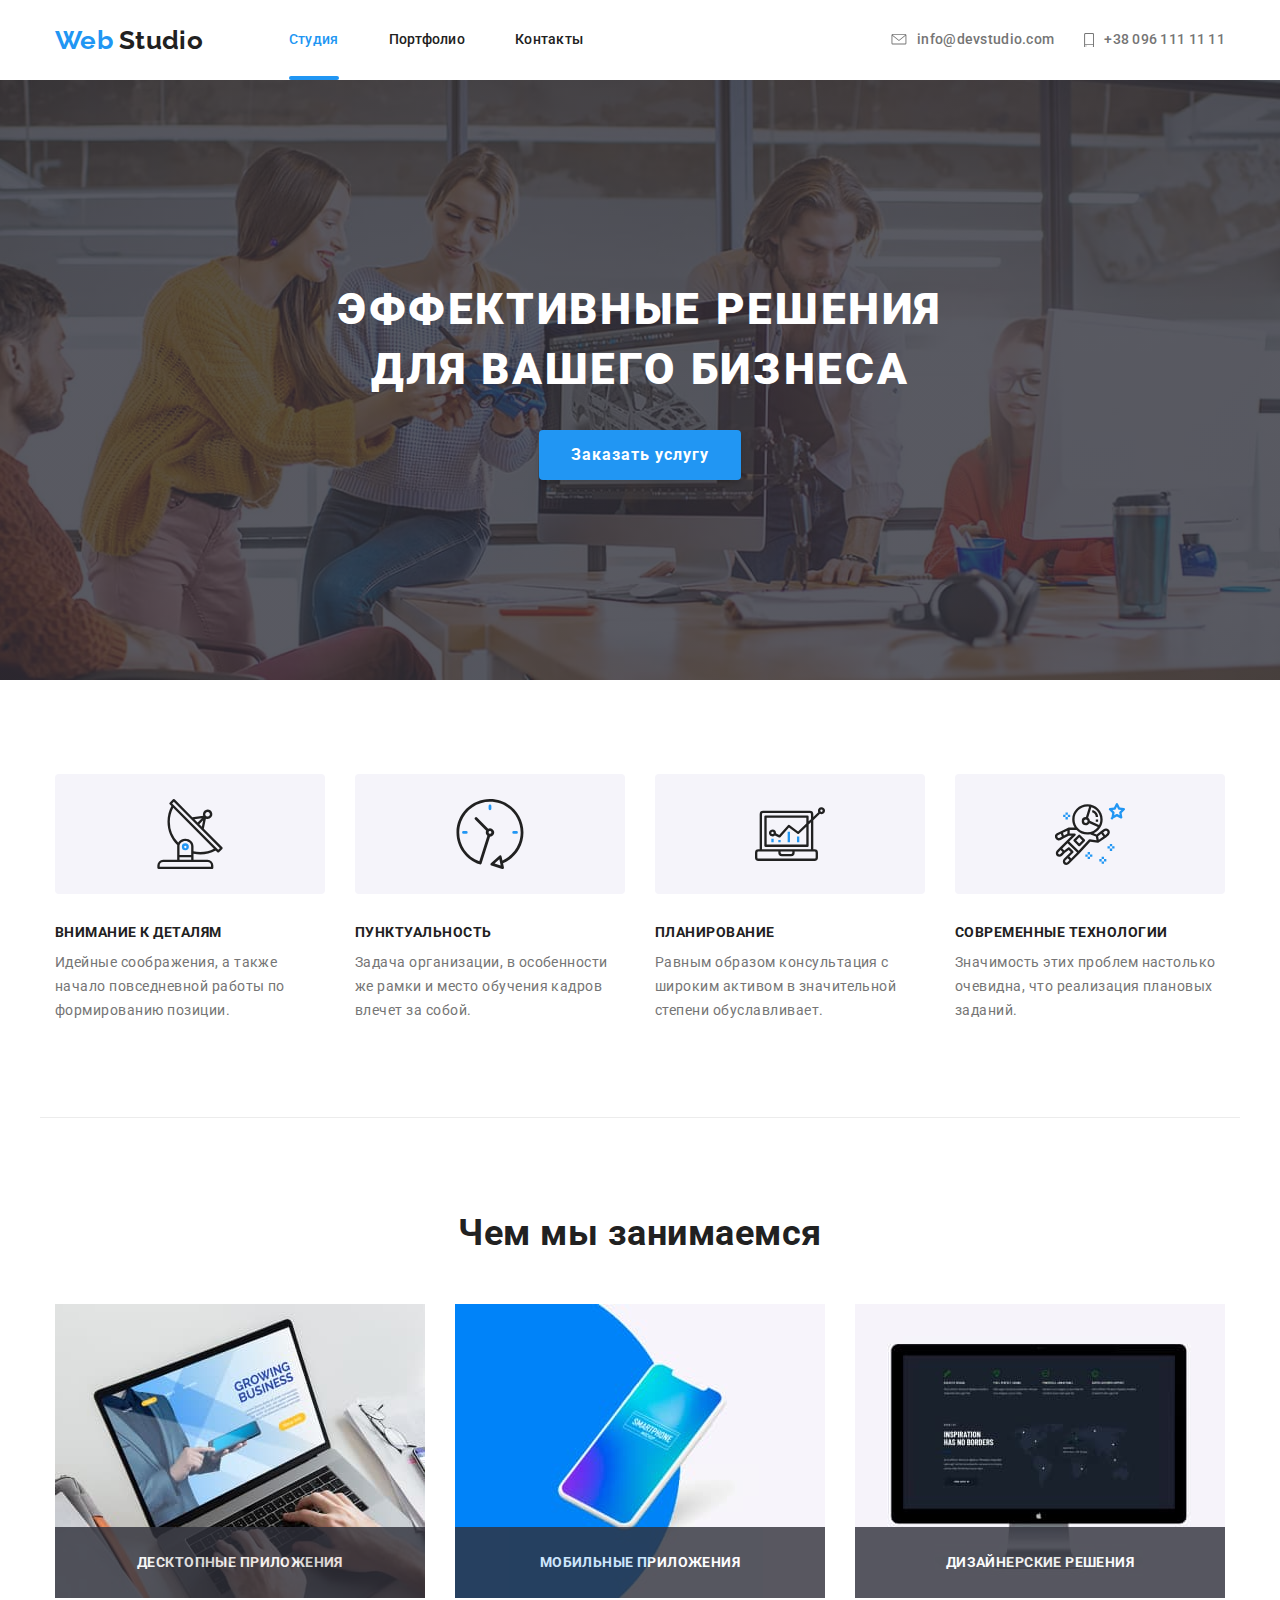
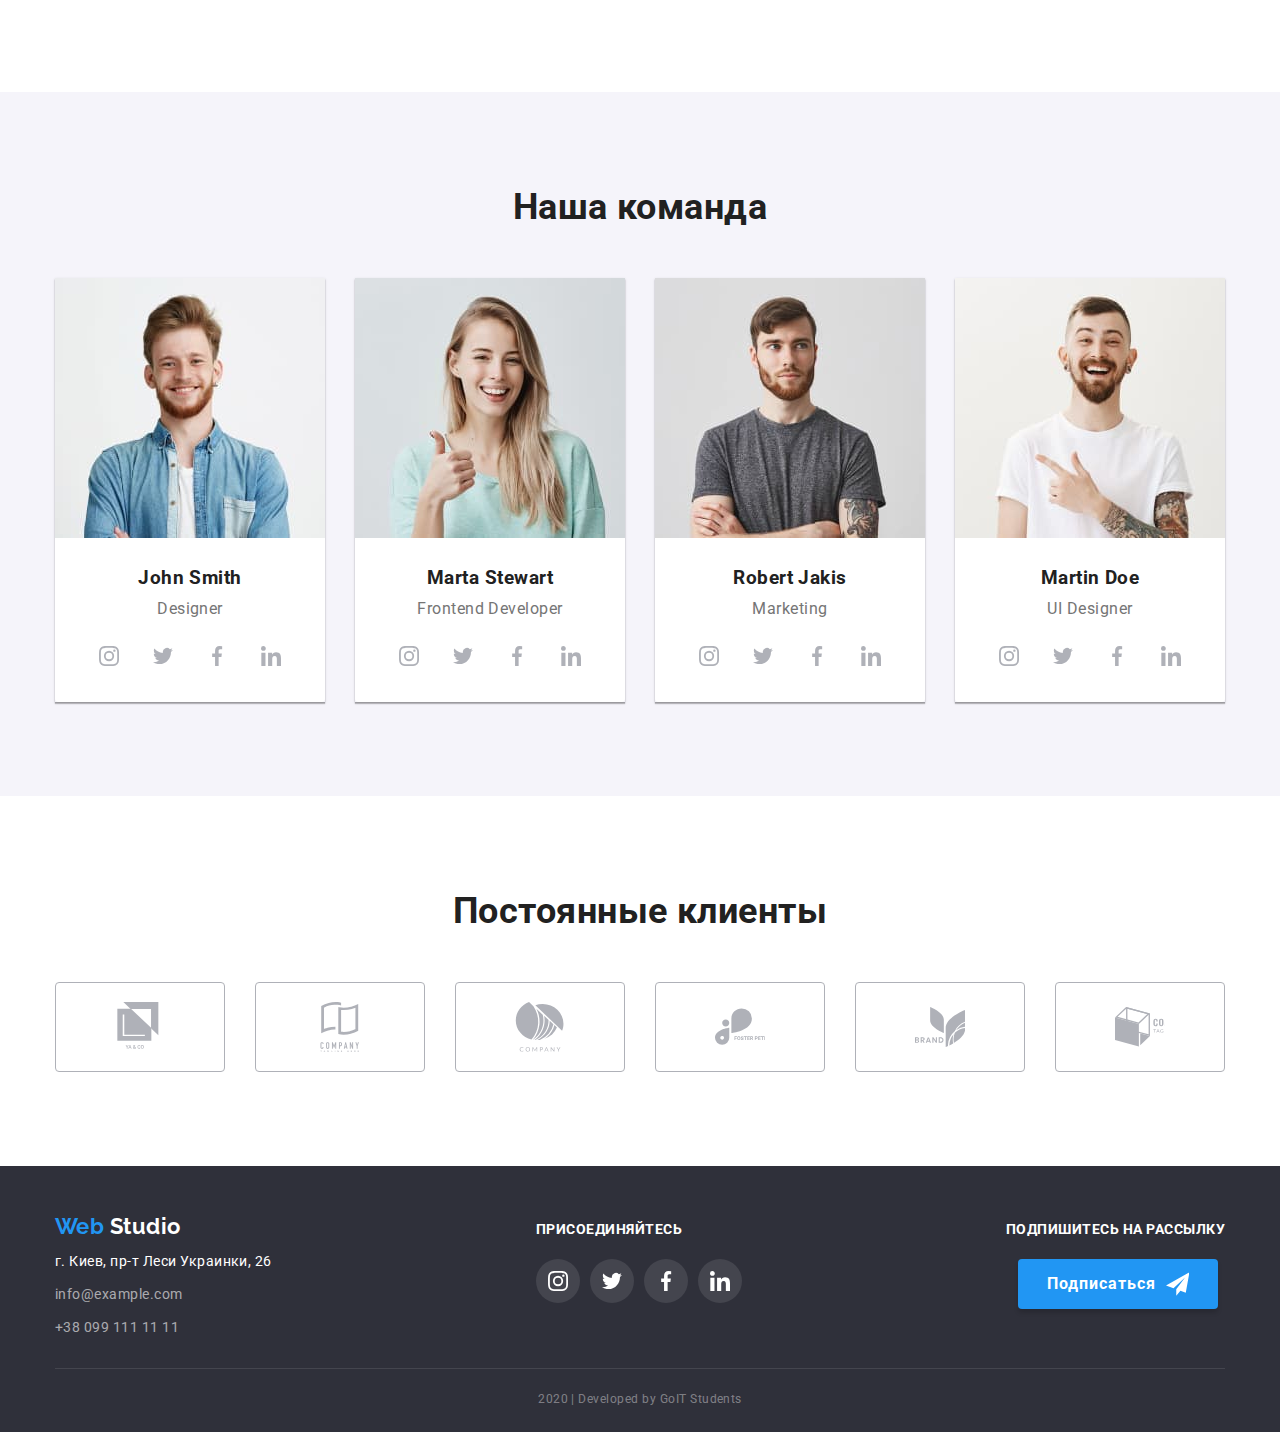
==== index.html @ aa1b2e93 "добавляет модальное окно" ====
<!DOCTYPE html>
<html lang="ru">
  <head>
    <meta charset="UTF-8" />
    <meta name="viewport" content="width=device-width, initial-scale=1.0" />
    <title>Web Studio</title>
    <link
      href="https://fonts.googleapis.com/css2?family=Raleway:wght@700&family=Roboto:wght@400;500;700;900&display=swap"
      rel="stylesheet"
    />
    <link
      rel="stylesheet"
      href="https://cdnjs.cloudflare.com/ajax/libs/modern-normalize/0.6.0/modern-normalize.min.css"
    />
    <link rel="stylesheet" href="./css/common.css" />
    <link rel="stylesheet" href="./css/main.css" />
  </head>

  <body>
    
        <!-- Белый фон -->
    
    <!--Шапка сайта-->

    <header class="page-header">
      <div class="container page-header__container">
        <nav class="page-header__nav">
          <a href="./index.html" class="logo link"><span lang="en">Web<span lang="en"  class="page-logo"> Studio</span></a>
    
          <ul class="site-nav list">
            <li class="site-nav__item">
              <a href="./index.html" class="link site-nav__link site-nav__link--current">Студия</a>
            </li>
            <li class="site-nav__item">
              <a href="./portfolio.html" class="link site-nav__link">Портфолио</a>
            </li>
            <li class="site-nav__item">
              <a href="./contacts.html" class="link site-nav__link">Контакты</a>
            </li>
          </ul>
        </nav>

        <ul class="list contact-info__list">
          <li class="contact-info__item">
            <a href="mailto:info@devstudio.com" aria-label="Электронная почта"
            class="link contact-info__link">
              <svg class="contact-info__link--icon-mail" width="16" height="11.2">
                <use href="./images/sprite.svg#icon-mail"></use>
              </svg>
            info@devstudio.com</a>
          </li>
          <li class="item">
            <a href="tel:+380961111111" aria-label="Телефон"
            class="link contact-info__link">
              <svg class="contact-info__link--icon-phone" width="10" height="15">
                <use href="./images/sprite.svg#icon-phone"></use>
              </svg>   
            +38 096 111 11 11</a>
          </li>
        </ul>

      </div>
    </header>

    <main class="page-content">
      <!--Герой-->
      <section class="hero">
        <div class="hero__container container">
          <h1 class="hero__title">эффективные решения для вашего бизнеса</h1>
          <button href="#" class="hero__button" data-modal-open>Заказать услугу</button>
        </div>

        <div class="backdrop is-hidden" data-modal>
          <div class="modal is-hidden">

            <form class="form js-speaker-form">

              <div class="close" data-modal-close>
                 <svg class="close--icon" width="11" height="11">
                   <use href="./images/cross.svg"></use>
                 </svg>
              </div>
              
              <h3 class="modal__title">Оставьте свои данные, мы вам перезвоним</h3>
             
                  <div class="form__field">
                    <label for="name">Имя</label>
                    <input class="form__input" type="text" name="name" id="name" autofocus>
                  </div>

                  <div class="form__field">
                    <label for="tel">Телефон</label>
                    <input class="form__input" type="tel" name="tel" id="tel">
                  </div>

                  <div class="form__field">
                    <label for="email">Почта</label>
                    <input class="form__input" type="email" name="email" id="name">
                  </div>

                  <div class="form__field">
                    <label for="comment">Комментарий</label>
                    <textarea class="comment " name="comment" id="comment" rows="10"></textarea>
                  </div>

                  <div class="form__field form__field--checkbox">
                    <input type="checkbox" name="policy" id="policy" >
                    <label for="policy" class="form__policy">Соглашаюсь с рассылкой и принимаю 
                      <a href="#" class="form__policy--link">Условия договора</a>
                    </label>
                  </div>

                  <div class="hero__button--form">
                    <button class="hero__button" type="submit">Отправить</button>
                  </div>
                  
            </form>
          </div>
        </div>

      </section>

      <!-- Светло-серый фон -->

      <!--Наши преимущества (features)-->
      <section>
        <div class="container features__container">
          <h2 class="visually-hidden">Наши преимущества</h2>

          <ul class="features__list list">
            <li class="item features__item">
              <div class="features__item--icon-background">
                <svg class="features__item--icon" width="70" height="70">
                  <use href="./images/sprite.svg#icon-antenna"></use>
                </svg>
              </div>
              <h3 class="features__title">Внимание к деталям</h3>
              <p class="features__text">
                Идейные соображения, а также начало повседневной работы по
                формированию позиции.
              </p>
            </li>
            <li class="item features__item">
              <div class="features__item--icon-background">
                <svg class="features__item--icon" width="70" height="70">
                  <use href="./images/sprite.svg#icon-clock"></use>
                </svg>
              </div>
              <h3 class="features__title">Пунктуальность</h3>
              <p class="features__text">
                Задача организации, в особенности же рамки и место обучения
                кадров влечет за собой.
              </p>
            </li>
            <li class="item features__item">
              <div class="features__item--icon-background">
                <svg class="features__item--icon" width="70" height="70">
                  <use href="./images/sprite.svg#icon-diagram"></use>
                </svg>
              </div>
              <h3 class="features__title">Планирование</h3>
              <p class="features__text">
                Равным образом консультация с широким активом в значительной
                степени обуславливает.
              </p>
            </li>
            <li class="item features__item">
              <div class="features__item--icon-background">
                <svg class="features__item--icon" width="70" height="70">
                  <use href="./images/sprite.svg#icon-astronaut"></use>
                </svg>
              </div>
              <h3 class="features__title">Современные технологии</h3>
              <p class="features__text">
                Значимость этих проблем настолько очевидна, что реализация
                плановых заданий.
              </p>
            </li>
          </ul>
        </div>
      </section>

      <!--Чем мы занимаемся-->
      <section>
        <div class="container">
          <h2 class="occupation__title">Чем мы занимаемся</h2>
          <ul class="occupation__list list">
            <li class="occupation__item item">
              <a href="#" class="occupation__link link">
                <img
                  src="./images/desktop_apps&project_9.jpg"
                  width="370"
                  height="294"
                  alt="Десктопные приложения"
                />
                <h3 class="occupation__link-title">Десктопные приложения</h3>
              </a>
            </li>
            <li class="occupation__item item">
              <a href="#" class="occupation__link link">
                <img
                  src="./images/mobile_apps.jpg"
                  width="370"
                  height="294"
                  alt="Мобильные приложения"
                />
                <h3 class="occupation__link-title">Мобильные приложения</h3>
              </a>
            </li>
            <li class="occupation__item item">
              <a href="#" class="occupation__link link">
                <img
                  src="./images/design_solutions&project_6.jpg"
                  width="370"
                  height="294"
                  alt="Дизайнерские решения"
                />
                <h3 class="occupation__link-title">Дизайнерские решения</h3>
              </a>
            </li>
          </ul>
        </div>
      </section>

      <!-- Серый фон -->

      <!--Наша команда-->
      <section class="section__team">
        <div class="container">
          <h2 class="team__title">Наша команда</h2>

          <ul class="team__card-set list">
            <li class="card-set__item item">
              <img
                src="./images/John_Smith.jpg"
                width="270"
                height="260"
                alt="Джон Смит"
              />
              <div class="card__content">
                <h3 lang="en" class="card__name">John Smith</h3>
                <p lang="en" class="card__text">Designer</p>

                <ul class="card__socials list">
                  <li class="team__social item">
                    <a
                      href="https://www.instagram.com/"
                      aria-label="Ссылка на Instagram"
                      class="link team__social-link">
                      <svg class="team__social-link--icon" width="20" height="20">
                        <use href="./images/sprite.svg#icon-instagram"></use>
                      </svg>
                    </a>
                  </li>
                  <li class="team__social item">
                    <a
                      href="https://twitter.com/"
                      aria-label="Ссылка на Twitter"
                      class="link team__social-link">
                      <svg class="team__social-link--icon" width="20" height="20">
                        <use href="./images/sprite.svg#icon-twitter"></use>
                      </svg>
                    </a>
                  </li>
                  <li class="team__social item">
                    <a
                      href="https://www.facebook.com"
                      aria-label="Ссылка на Facebook"
                      class="link team__social-link">
                      <svg class="team__social-link--icon" width="20" height="20">
                        <use href="./images/sprite.svg#icon-facebook"></use>
                      </svg>
                    </a>
                  </li>
                  <li class="team__social item">
                    <a
                      href="https://www.linkedin.com/"
                      aria-label="Ссылка на LinkedIn"
                      class="link team__social-link">
                      <svg class="team__social-link--icon" width="20" height="20">
                        <use href="./images/sprite.svg#icon-linkedin"></use>
                      </svg>
                    </a>
                  </li>
                </ul>
              </div>
            </li>

            <li class="card-set__item item">
              <img
                src="./images/Marta_Stewart.jpg"
                width="270"
                height="260"
                alt="Марта Стюарт"
              />
              <div class="card__content">
                <h3 lang="en" class="card__name">Marta Stewart</h3>
                <p lang="en" class="card__text">Frontend Developer</p>

                <ul class="card__socials list">
                  <li class="team__social item">
                    <a
                      href="https://www.instagram.com/"
                      aria-label="Ссылка на Instagram"
                      class="link team__social-link">
                      <svg class="team__social-link--icon" width="20" height="20">
                        <use href="./images/sprite.svg#icon-instagram"></use>
                      </svg>
                    </a>
                  </li>
                  <li class="team__social item">
                    <a
                      href="https://twitter.com/"
                      aria-label="Ссылка на Twitter"
                      class="link team__social-link">
                      <svg class="team__social-link--icon" width="20" height="20">
                        <use href="./images/sprite.svg#icon-twitter"></use>
                      </svg>
                    </a>
                  </li>
                  <li class="team__social item">
                    <a
                      href="https://www.facebook.com"
                      aria-label="Ссылка на Facebook"
                      class="link team__social-link">
                      <svg class="team__social-link--icon" width="20" height="20">
                        <use href="./images/sprite.svg#icon-facebook"></use>
                      </svg>
                    </a>
                  </li>
                  <li class="team__social item">
                    <a
                      href="https://www.linkedin.com/"
                      aria-label="Ссылка на LinkedIn"
                      class="link team__social-link">
                      <svg class="team__social-link--icon" width="20" height="20">
                        <use href="./images/sprite.svg#icon-linkedin"></use>
                      </svg>
                    </a>
                  </li>
                </ul>
              </div>
            </li>

            <li class="card-set__item item">
              <img
                src="./images/Robert_Jakis.jpg"
                width="270"
                height="260"
                alt="Роберт Джекис"
              />
              <div class="card__content">
                <h3 lang="en" class="card__name">Robert Jakis</h3>
                <p lang="en" class="card__text">Marketing</p>

                <ul class="card__socials list">
                  <li class="team__social item">
                    <a
                      href="https://www.instagram.com/"
                      aria-label="Ссылка на Instagram"
                      class="link team__social-link">
                      <svg class="team__social-link--icon" width="20" height="20">
                        <use href="./images/sprite.svg#icon-instagram"></use>
                      </svg>
                    </a>
                  </li>
                  <li class="team__social item">
                    <a
                      href="https://twitter.com/"
                      aria-label="Ссылка на Twitter"
                      class="link team__social-link">
                      <svg class="team__social-link--icon" width="20" height="20">
                        <use href="./images/sprite.svg#icon-twitter"></use>
                      </svg>
                    </a>
                  </li>
                  <li class="team__social item">
                    <a
                      href="https://www.facebook.com"
                      aria-label="Ссылка на Facebook"
                      class="link team__social-link">
                      <svg class="team__social-link--icon" width="20" height="20">
                        <use href="./images/sprite.svg#icon-facebook"></use>
                      </svg>
                    </a>
                  </li>
                  <li class="team__social item">
                    <a
                      href="https://www.linkedin.com/"
                      aria-label="Ссылка на LinkedIn"
                      class="link team__social-link">
                      <svg class="team__social-link--icon" width="20" height="20">
                        <use href="./images/sprite.svg#icon-linkedin"></use>
                      </svg>
                    </a>
                  </li>
                </ul>
              </div>
            </li>

            <li class="card-set__item item">
              <img
                src="./images/Martin_Doe.jpg"
                width="270"
                height="260"
                alt="Мартин Дое"
              />
              <div class="card__content">
                <h3 lang="en" class="card__name">Martin Doe</h3>
                <p lang="en" class="card__text">UI Designer</p>

                <ul class="card__socials list">
                  <li class="team__social item">
                    <a
                      href="https://www.instagram.com/"
                      aria-label="Ссылка на Instagram"
                      class="link team__social-link">
                      <svg class="team__social-link--icon" width="20" height="20">
                        <use href="./images/sprite.svg#icon-instagram"></use>
                      </svg>
                    </a>
                  </li>
                  <li class="team__social item">
                    <a
                      href="https://twitter.com/"
                      aria-label="Ссылка на Twitter"
                      class="link team__social-link">
                      <svg class="team__social-link--icon" width="20" height="20">
                        <use href="./images/sprite.svg#icon-twitter"></use>
                      </svg>
                    </a>
                  </li>
                  <li class="team__social item">
                    <a
                      href="https://www.facebook.com"
                      aria-label="Ссылка на Facebook"
                      class="link team__social-link">
                      <svg class="team__social-link--icon" width="20" height="20">
                        <use href="./images/sprite.svg#icon-facebook"></use>
                      </svg>
                    </a>
                  </li>
                  <li class="team__social item">
                    <a
                      href="https://www.linkedin.com/"
                      aria-label="Ссылка на LinkedIn"
                      class="link team__social-link">
                      <svg class="team__social-link--icon" width="20" height="20">
                        <use href="./images/sprite.svg#icon-linkedin"></use>
                      </svg>
                    </a>
                  </li>
                </ul>
              </div>
            </li>
          </ul>
        </div>
      </section>

      <!--Постоянные клиенты-->
      <section class="container">
        <h2 class="customers__title">Постоянные клиенты</h2>

        <ul class="customers__logo list">
          <li class="customers__item item">
            <a href="#" aria-label="Клиент 1" class="customers__link--icon-background link">
              <svg class="customers__link--icon">
                <use href="./images/sprite.svg#icon-client_1"></use>
              </svg>
            </a>
          </li>
          <li class="customers__item item">
            <a href="#" aria-label="Клиент 2" class="customers__link--icon-background link">
              <svg class="customers__link--icon">
                <use href="./images/sprite.svg#icon-client_2"></use>
              </svg>
            </a>
          </li>
          <li class="customers__item item">
            <a href="#" aria-label="Клиент 3" class="customers__link--icon-background link">
              <svg class="customers__link--icon">
                <use href="./images/sprite.svg#icon-client_3"></use>
              </svg>
            </a>
          </li>
          <li class="customers__item item">
            <a href="#" aria-label="Клиент 4" class="customers__link--icon-background link">
              <svg class="customers__link--icon">
                <use href="./images/sprite.svg#icon-client_4"></use>
              </svg>
            </a>
          </li>
          <li class="customers__item item">
            <a href="#" aria-label="Клиент 5" class="customers__link--icon-background link">
              <svg class="customers__link--icon">
                <use href="./images/sprite.svg#icon-client_5"></use>
              </svg>
            </a>
          </li>
          <li class="customers__item item">
            <a href="#" aria-label="Клиент 6" class="customers__link--icon-background link">
              <svg class="customers__link--icon">
                <use href="./images/sprite.svg#icon-client_6"></use>
              </svg>
            </a>
          </li>
        </ul>
      </section>
    </main>

    <!--Футер-->
    <footer class="page-footer">
      <div class="container page-footer__container">
        <div class="page-footer__address">
          <address class="address">
            <a href="./index.html" class="logo page-footer__logo link"
              ><span lang="en">Web</span
              ><span lang="en" class="page-logo--reverse"> Studio</span></a
            >
            <p class="address__text">г. Киев, пр-т Леси Украинки, 26</p>
            <a href="mailto:info@example.com" class="page-footer-contacts link"
              >info@example.com</a
            >
            <a href="tel:+380991111111" class="page-footer-contacts link"
              >+38 099 111 11 11</a
            >
          </address>
        </div>

        <div class="page-footer__appeal">
          <b class="appeal">присоединяйтесь</b>
          
          <ul class="socials__list list">
            <li class="socials__item item">
              <a
                href="https://www.instagram.com/"
                aria-label="Ссылка на Instagram"
                class="link socials__link">
                 <svg class="socials__link--icon" width="20" height="20">
                   <use href="./images/sprite.svg#icon-instagram"></use>
                 </svg>
              </a>
            </li>
            <li class="socials__item item">
              <a
                href="https://twitter.com/"
                aria-label="Ссылка на Twitter"
                class="link socials__link">
                <svg class="socials__link--icon" width="20" height="16.25">
                   <use href="./images/sprite.svg#icon-twitter"></use>
                </svg>
              </a>
            </li>
            <li class="socials__item item">
              <a
                href="https://www.facebook.com"
                aria-label="Ссылка на Facebook"
                class="link socials__link">
                 <svg class="socials__link--icon" width="10" height="20">
                   <use href="./images/sprite.svg#icon-facebook"></use>
                 </svg>
              </a>
            </li>
            <li class="socials__item item">
              <a
                href="https://www.linkedin.com/"
                aria-label="Ссылка на LinkedIn"
                class="link socials__link">
                 <svg class="socials__link--icon" width="20" height="20">
                   <use href="./images/sprite.svg#icon-linkedin"></use>
                 </svg> 
              </a>
            </li>
          </ul>
        </div>

        <div class="page-footer__appeal">
          <b class="appeal">подпишитесь на рассылку</b>
          <a href="#" class="page-footer__button">Подписаться
            <svg class="page-footer__button--icon" width="24" height="24">
              <use href="../images/sprite.svg#icon-send"></use>
            </svg>
          </a>
        </div>
        <p lang="en" class="copy container">
          2020 | Developed by GoIT Students
        </p>
      </div>
    </footer>


    <!-- <script>
      const { height: pageHeaderHeight } = document
        .querySelector(".page-header")
        .getBoundingClientRect();

      document.body.style.paddingTop = `${pageHeaderHeight}px`;
    </script> -->


<!-- <script>
      const refs = {
        openModalBtn: document.querySelector("[data-modal-open]"),
        closeModalBtn: document.querySelector("[data-modal-close]"),
        backdrop: document.querySelector("[data-modal]"),
      };

      refs.openModalBtn.addEventListener("click", toggleModal);
      refs.closeModalBtn.addEventListener("click", toggleModal);

      refs.backdrop.addEventListener("click", logBackdropClick);

      function toggleModal() {
        refs.backdrop.classList.toggle("is-hidden");
      }
      
      function logBackdropClick() {
        console.log("Это клик в бекдроп");
      }
    </script> -->


    <script>
      (() => {
        document
          .querySelector('.js-speaker-form')
          .addEventListener('submit', e => {
            e.preventDefault();

            new FormData(e.currentTarget).forEach((value, name) =>
              console.log(`${name}: ${value}`),
            );

            e.currentTarget.reset();
          });
      })();
    </script>

    <script src="./js/modal.js"></script>


  </body>
</html>
---- css/common.css ----
:root {
  --logo-color: #2196f3;
  --title-text-color: #ffffff;
  --accent-color: #2196f3;
  --socials-color: #afb1b8;

  --primary-text-color: #212121;
  --secondary-text-color: #757575;
  --tertiary-text-color: #ffffff;

  --primary-bg-color: #ffffff;
  --secondary-bg-color: #f5f4fa;
  --tertiary-bg-color: #2f303a;
}

html {
  box-sizing: border-box;
}
*,
*::before,
*::after {
  box-sizing: inherit;
}

body {
  margin: 0;

  /* padding-top: 80px;  */
  /* лучше использовать script для задавания паддинга при изменении высоты хедера */

  background-color: var(--primary-bg-color);
  color: var(--primary-text-color);
  font-family: 'Roboto', sans-serif;
  font-style: normal;
  font-weight: normal;
  letter-spacing: 0.03em;
}

textarea {
  resize: none;
}

.link {
  color: var(--primary-text-color);
  text-decoration: none;
}

h1,
h2,
h3,
p {
  margin: 0;
}

.list {
  list-style: none;
  padding: 0;
  margin: 0;
  display: block;
}

img {
  display: block;
  max-width: 100%;
  height: auto;
}

.visually-hidden {
  position: absolute;
  width: 1px;
  height: 1px;
  margin: -1px;
  padding: 0;
  border: 0;
  clip: rect(0 0 0 0);
  overflow: hidden;
}

/* Header */
.page-header {
  background-color: var(--primary-bg-color);
  /* border-bottom: 1px solid #ececec; */
  /* position: fixed;
  top: 0;
  left: 0;
  width: 100%;

  z-index: 9; */
}

.page-header__container--border {
  border-bottom: 1px solid #ececec;
}

.container {
  margin-left: auto;
  margin-right: auto;
  width: 1200px;
  padding-left: 15px;
  padding-right: 15px;
  padding-top: 94px;
  padding-bottom: 94px;
  /* outline: 1px solid black; */
}

.page-header__container {
  display: flex;
  padding-top: 0px;
  padding-bottom: 0px;
}

.logo {
  display: block;

  color: var(--logo-color);

  font-family: 'Raleway', sans-serif;
  font-style: normal;
  font-weight: bold;
  font-size: 26px;
  line-height: 1.19;
}

.page-logo {
  color: var(--primary-text-color);
}

/* Navigation */
.page-header__nav {
  display: flex;
  align-items: center;

  color: var(--primary-text-color);

  font-weight: 500;
  font-size: 14px;
  line-height: 1.14;
  letter-spacing: 0.02em;
}

.site-nav {
  display: flex;
  margin-left: 86px;
}

.site-nav__item:not(:last-child) {
  margin-right: 50px;
}
.site-nav__link {
  display: block;
  padding-top: 32px;
  padding-bottom: 32px;

  transition: 250ms cubic-bezier(0.4, 0, 0.2, 1);
}

.site-nav__link:hover,
.site-nav__link:focus {
  color: var(--accent-color);
}

.site-nav__link--current {
  position: relative;
  color: var(--accent-color);
}

.site-nav__link--current::after {
  content: '';
  position: absolute;
  left: 0;
  bottom: 0;

  width: 100%;
  height: 4px;
  border-radius: 2px;
  background-color: var(--accent-color);
}

/* Header contacts */

.contact-info__list {
  display: flex;
  align-items: center;
  margin-left: auto;

  font-weight: 500;
  font-size: 14px;
  line-height: 1.14;
  letter-spacing: 0.02em;
}

.contact-info__item:not(:last-child) {
  margin-right: 30px;
}

.contact-info__link {
  display: flex;
  align-items: center;
  padding-top: 10px;
  padding-bottom: 10px;
  cursor: pointer;

  color: var(--secondary-text-color);

  transition: color 250ms cubic-bezier(0.4, 0, 0.2, 1);
}

.contact-info__link:hover,
.contact-info__link:focus {
  color: var(--accent-color);
}

.contact-info__link--icon-mail {
  display: block;
  width: 16px;
  height: 11.2px;
  margin-right: 10px;

  fill: currentColor;

  transition: fill 250ms cubic-bezier(0.4, 0, 0.2, 1);
}
.contact-info__link--icon-phone {
  display: block;
  width: 10px;
  height: 14.94px;
  margin-right: 10px;

  fill: currentColor;

  transition: fill 250ms cubic-bezier(0.4, 0, 0.2, 1);
}

.contact-info__link--icon-mail:hover,
.contact-info__link--icon-mail:focus,
.contact-info__link--icon-phone:hover,
.contact-info__link--icon-phone:focus {
  color: var(--accent-color);
}

/* .contact-info__link--icon::before {
  content: '';
  width: 16px;
  height: 16px;
  margin-right: 10px;
  background-size: contain;
  background-repeat: no-repeat;
  background-position: center;
}

.contact-info__link--icon-mail::before {
  background-image: url(../images/mail.svg);
}
.contact-info__link--icon-phone::before {
  background-image: url(../images/phone.svg);
} */

/* Footer */
.page-footer {
  color: var(--tertiary-text-color);
  background-color: var(--tertiary-bg-color);
}

.page-footer__container {
  display: flex;
  align-items: baseline;
  flex-wrap: wrap;
  padding-top: 48px;
  padding-bottom: 0;
  justify-content: space-between;
}

.page-footer__logo {
  margin-bottom: 10px;

  font-size: 22px;
  line-height: 1.18;
}
.page-logo--reverse {
  color: var(--tertiary-text-color);
}

.page-footer__address {
  padding-bottom: 28px;
  /* margin-right: 69px; */
}

.address {
  display: flex;
  flex-direction: column;

  color: var(--tertiary-text-color);

  font-size: 14px;
  line-height: 1.71;

  font-style: normal;
}

.address__text {
  margin-bottom: 9px;
}

.page-footer-contacts {
  color: rgba(255, 255, 255, 0.6);
}
.page-footer-contacts:not(:last-child) {
  margin-bottom: 9px;
}

.appeal {
  font-weight: bold;
  font-size: 14px;
  line-height: 1.14;
  text-transform: uppercase;

  display: block;
  margin-bottom: 21px;
}

.socials__list {
  display: flex;
}

.socials__item:not(:last-child) {
  margin-right: 10px;
}

.socials__link {
  display: flex;
  width: 44px;
  height: 44px;
  border-radius: 50%;
  align-items: center;
  justify-content: center;

  color: var(--tertiary-text-color);
  background-color: rgba(255, 255, 255, 0.1);

  transition: background-color 250ms cubic-bezier(0.4, 0, 0.2, 1);
}

.socials__link--icon {
  display: inline-block;
  width: 20px;
  height: 20px;
  align-items: center;
  justify-content: center;
  fill: currentColor;
}

.socials__link:hover,
.socials__link:focus {
  background-color: var(--accent-color);
}

/* .socials__link {
  display: block;
  width: 44px;
  height: 44px;
  background-color: rgba(255, 255, 255, 0.1);
  background-size: 20px;
  background-repeat: no-repeat;
  background-position: center;
  border-radius: 50%;
}
.socials__link--icon-instagram {
  background-image: url(../images/instagram_white.svg);
}
.socials__link--icon-twitter {
  background-image: url(../images/twitter_white.svg);
}
.socials__link--icon-facebook {
  background-image: url(../images/facebook_white.svg);
}
.socials__link--icon-linkedIn {
  background-image: url(../images/linkedin_white.svg);
} */

.copy {
  display: block;
  padding-top: 18px;
  padding-bottom: 21px;
  border-top: 1px solid rgba(255, 255, 255, 0.1);

  text-align: center;
  font-size: 12px;
  line-height: 2;
  color: rgba(255, 255, 255, 0.4);
}

/* Button */

.page-footer__button {
  color: var(--tertiary-text-color);
  background-color: var(--accent-color);
  box-shadow: 0px 4px 4px rgba(0, 0, 0, 0.15);

  font-weight: bold;
  font-size: 16px;
  line-height: 1.87;
  letter-spacing: 0.06em;
  text-align: center;

  display: inline-flex;
  align-items: center;
  cursor: pointer;
  margin-left: 12px;

  max-width: 200px;
  height: 50px;
  padding: 10px 29px;
  border-radius: 4px;

  text-decoration: none;
  vertical-align: middle;

  transition: color 250ms cubic-bezier(0.4, 0, 0.2, 1),
    background-color 250ms cubic-bezier(0.4, 0, 0.2, 1);
}

.page-footer__button--icon {
  width: 24px;
  height: 24px;
  margin-left: 10px;
  /* align-self: flex-end; */
  align-self: center;

  fill: currentColor;
}

/* .page-footer__button::after {
  content: '';
  width: 24px;
  height: 24px;
  margin-left: 10px;
  background-image: url('../images/symbol-defs.svg#icon-send');
  background-size: contain;
  background-repeat: no-repeat;
  background-position: center;
  align-self: flex-end;
} */

.page-footer__button:hover,
.page-footer__button:focus {
  color: var(--accent-color);
  background-color: var(--primary-bg-color);
}
---- css/main.css ----
/* Hero */
.hero {
  max-width: 1600px;
  height: 600px;
  margin-left: auto;
  margin-right: auto;

  background-image: linear-gradient(
      to right,
      rgba(47, 48, 58, 0.8),
      rgba(47, 48, 58, 0.8)
    ),
    url('../images/hero.jpg');

  background-size: cover;
  background-repeat: no-repeat;
  background-position: center;
  background-color: rgba(47, 48, 58, 0.8);
}

.hero__container {
  display: block;
  text-align: center;
  padding-top: 200px;
  padding-bottom: 200px;

  width: 696px;
}

.hero__title {
  display: block;
  margin-bottom: 30px;

  color: var(--title-text-color);

  font-weight: 900;
  font-size: 44px;
  line-height: 1.36;
  letter-spacing: 0.06em;
  text-transform: uppercase;
}

/* Button */

.hero__button {
  color: var(--tertiary-text-color);
  background-color: var(--accent-color);
  box-shadow: 0px 4px 4px rgba(0, 0, 0, 0.15);

  display: inline-block;

  font-weight: bold;
  font-size: 16px;
  line-height: 1.87;
  letter-spacing: 0.06em;
  text-align: center;

  min-width: 200px;
  padding: 9px 31px;
  border: 1px solid transparent;
  border-radius: 4px;

  text-decoration: none;
  vertical-align: middle;

  transition: color 250ms cubic-bezier(0.4, 0, 0.2, 1),
    background-color 250ms cubic-bezier(0.4, 0, 0.2, 1);
}
.hero__button:hover,
.hero__button:focus {
  color: var(--accent-color);
  background-color: var(--primary-bg-color);
}

/* Modal */

.backdrop {
  position: fixed;
  top: 0;
  left: 0;
  width: 100%;
  height: 100%;
  background-color: rgba(0, 0, 0, 0.2);

  z-index: 2;
  opacity: 1;

  transition: opacity 250ms cubic-bezier(0.4, 0, 0.2, 1);
}

.backdrop.is-hidden {
  opacity: 0;
  pointer-events: none;
}

.modal.is-hidden {
  transform: translate(-50%, -50%) scale(1.1);
}

.modal {
  position: absolute;
  top: 50%;
  left: 50%;
  /* transform: translate(-50%, -50%); */

  background-color: #fff;
  box-shadow: 0px 2px 1px rgba(0, 0, 0, 0.2), 0px 1px 1px rgba(0, 0, 0, 0.14),
    0px 1px 3px rgba(0, 0, 0, 0.12);
  border-radius: 4px;

  transform: translate(-50%, -50%) scale(0.8);
  transition: transform 250ms cubic-bezier(0.4, 0, 0.2, 1);
}

.modal__title {
  margin-bottom: 30px;

  font-size: 20px;
  line-height: 23px;
  text-align: center;

  color: var(--primary-text-color);
}

.form__field {
  display: flex;
  flex-direction: column;

  width: 448px;

  font-size: 14px;
  line-height: 16px;
  letter-spacing: 0.01em;
  margin-bottom: 28px;
}
/* .pos {
  position: relative;
} */

/* label {
  position: absolute;
  top: 12px;
  left: 16px;
  font-size: 14px;
  line-height: 16px;
  letter-spacing: 0.01em;
} */

.form {
  position: relative;
  width: 528px;
  height: 581px;
  padding: 40px;
}

.close {
  position: absolute;
  top: 0px;
  right: 0;

  transform: translate(15px, -15px);

  width: 30px;
  height: 30px;
  border-radius: 50%;
  display: flex;
  align-items: center;
  justify-content: center;

  color: var(--tertiary-text-color);
  background-color: red;

  cursor: pointer;

  /* transition: background-color 250ms cubic-bezier(0.4, 0, 0.2, 1); */
}

.close--icon {
  display: inline-block;
  width: 11px;
  height: 11px;
  align-items: center;
  justify-content: center;
  fill: currentColor;
}

.form__field input,
textarea {
  margin: 0;
  padding: 12px 16px;
}

.form__input {
  height: 40px;
  border-radius: 4px;
  border: 1px solid rgba(33, 33, 33, 0.2);
}

.form__field:nth-child(5) {
  margin-bottom: 20px;
}

.form__field:nth-child(6) {
  margin-bottom: 30px;
}

.comment {
  height: 120px;
  border-radius: 4px;
  border: 1px solid rgba(33, 33, 33, 0.2);
  color: red;
}

.form__field input[type='checkbox'] {
  margin-right: 9px;
}

.form__policy {
  font-size: 14px;
  line-height: 1.71;
  letter-spacing: 0.03em;

  display: inline-block;

  color: var(--secondary-text-color);
}

.form__field--checkbox {
  flex-direction: row;
  align-items: center;
  justify-content: center;
}

.form__policy--link {
  color: var(--accent-color);
}

.hero__button--form {
  text-align: center;
}

/* Our features */

.features__container {
  border-bottom: 1px solid #ececec;
}

.features__item {
  width: calc((100% - 90px) / 4);
}

.features__item:not(:last-child) {
  margin-right: 30px;
}

.features__item--icon-background {
  display: flex;
  height: 120px;
  border-radius: 4px;
  margin-bottom: 30px;
  align-items: center;
  justify-content: center;

  background-color: var(--secondary-bg-color);
}

.features__item--icon {
  width: 70px;
  height: 70px;
}

/* .features__item--icon::before {
  content: '';
  display: block;
  height: 120px;
  border-radius: 4px;
  background-color: var(--secondary-bg-color);
  background-repeat: no-repeat;
  background-position: center;
  margin-bottom: 30px;
}

.features__item--icon-antenna::before {
  background-image: url(../images/antenna.svg);
}
.features__item--icon-clock::before {
  background-image: url(../images/clock.svg);
}
.features__item--icon-diagram::before {
  background-image: url(../images/diagram.svg);
}
.features__item--icon-astronaut::before {
  background-image: url(../images/astronaut.svg);
} */

.features__title {
  font-weight: bold;
  font-size: 14px;
  line-height: 1.2;
  text-transform: uppercase;

  margin-bottom: 10px;
}

.features__list {
  display: flex;
}

.features__text {
  display: block;
  color: var(--secondary-text-color);

  font-size: 14px;
  line-height: 1.71;
}

/* Our occupation */

.occupation__title {
  font-weight: bold;
  font-size: 36px;
  line-height: 1.17;
  text-align: center;

  margin-bottom: 50px;
}

.occupation__list {
  display: flex;
}

.occupation__item {
  width: calc((100% - 60px) / 3);
  /* border-radius: 4px;
  overflow: hidden; */
}

.occupation__item:not(:last-child) {
  margin-right: 30px;
}

.occupation__link {
  display: block;
  position: relative;
}

.occupation__link-title {
  position: absolute;
  bottom: 0;
  left: 0;

  padding-top: 27px;
  padding-bottom: 27px;

  color: var(--tertiary-text-color);
  background-color: rgb(47, 48, 58);
  width: 100%;
  opacity: 0.8;

  font-weight: bold;
  font-size: 14px;
  line-height: 1.2;
  text-align: center;
  letter-spacing: 0.03em;
  text-transform: uppercase;
}

/* Our team */
.section__team {
  background-color: var(--secondary-bg-color);
  text-align: center;
}

.team__title {
  color: var(--primary-text-color);

  font-weight: bold;
  font-size: 36px;
  line-height: 1.17;

  margin-bottom: 50px;
}
.team__card-set {
  display: flex;
}

.card-set__item {
  width: calc((100% - 90px) / 4);
  /* border-top-right-radius: 4px;
  border-top-left-radius: 4px;
  overflow: hidden; */

  /* border-radius: 4px; */
  box-shadow: 0px 2px 1px rgba(0, 0, 0, 0.2), 0px 1px 1px rgba(0, 0, 0, 0.14),
    0px 1px 3px rgba(0, 0, 0, 0.12);
}

.card-set__item:not(:last-child) {
  margin-right: 30px;
}

.card__content {
  border-bottom-right-radius: 4px;
  border-bottom-left-radius: 4px;

  background-color: var(--primary-bg-color);

  padding-top: 30px;
  padding-bottom: 24px;
}

.card__name {
  margin-bottom: 10px;
}

.card__text {
  color: var(--secondary-text-color);

  font-style: normal;
  font-weight: normal;
  font-size: 16px;
  line-height: 1.19;

  margin-bottom: 16px;
}

.card__socials {
  display: flex;
  justify-content: center;
  align-items: center;
  padding-right: 32px;
  padding-left: 32px;
}

.team__social:not(:last-child) {
  margin-right: 10px;
}

.team__social-link {
  display: flex;
  width: 44px;
  height: 44px;
  /* border: 1px solid #afb1b8; */
  border-radius: 50%;
  align-items: center;
  justify-content: center;

  color: var(--socials-color);

  transition: color 250ms cubic-bezier(0.4, 0, 0.2, 1),
    background-color 250ms cubic-bezier(0.4, 0, 0.2, 1);
}

.team__social-link:hover,
.team__social-link:focus {
  background-color: var(--accent-color);
  color: var(--tertiary-text-color);
}

.team__social-link--icon {
  display: inline-block;
  width: 20px;
  height: 20px;
  align-items: center;
  justify-content: center;
  fill: currentColor;
}

/* .team__social-link {
  display: block;
  width: 44px;
  height: 44px;
  border: 1px solid #afb1b8;
  background-color: var(--accent-color);
  background-size: 20px;
  background-repeat: no-repeat;
  background-position: center;
  border-radius: 50%;
}

.team__social-link--icon-instagram {
  background-image: url(../images/instagram.svg);
}
.team__social-link--icon-twitter {
  background-image: url(../images/twitter.svg);
}
.team__social-link--icon-facebook {
  background-image: url(../images/facebook.svg);
}
.team__social-link--icon-linkedIn {
  background-image: url(../images/linkedin.svg);
} */

/* Our customers */

.customers__title {
  font-weight: bold;
  font-size: 36px;
  line-height: 1.17;
  text-align: center;

  margin-bottom: 50px;
}
.customers__logo {
  display: flex;
}

.customers__item:not(:last-child) {
  margin-right: 30px;
}
.customers__item {
  width: calc((100% - 150px) / 6);
}

.customers__link--icon-background {
  display: flex;
  height: 90px;
  border-radius: 4px;
  align-items: center;
  justify-content: center;
  border: 1px solid var(--socials-color);
  color: var(--socials-color);

  transition: color 250ms cubic-bezier(0.4, 0, 0.2, 1),
    border-color 250ms cubic-bezier(0.4, 0, 0.2, 1);
}

.customers__link--icon {
  width: 50px;
  height: 50px;
  fill: currentColor;
}

.customers__link--icon-background:hover,
.customers__link--icon-background:focus {
  color: var(--accent-color);
  border-color: var(--accent-color);
}
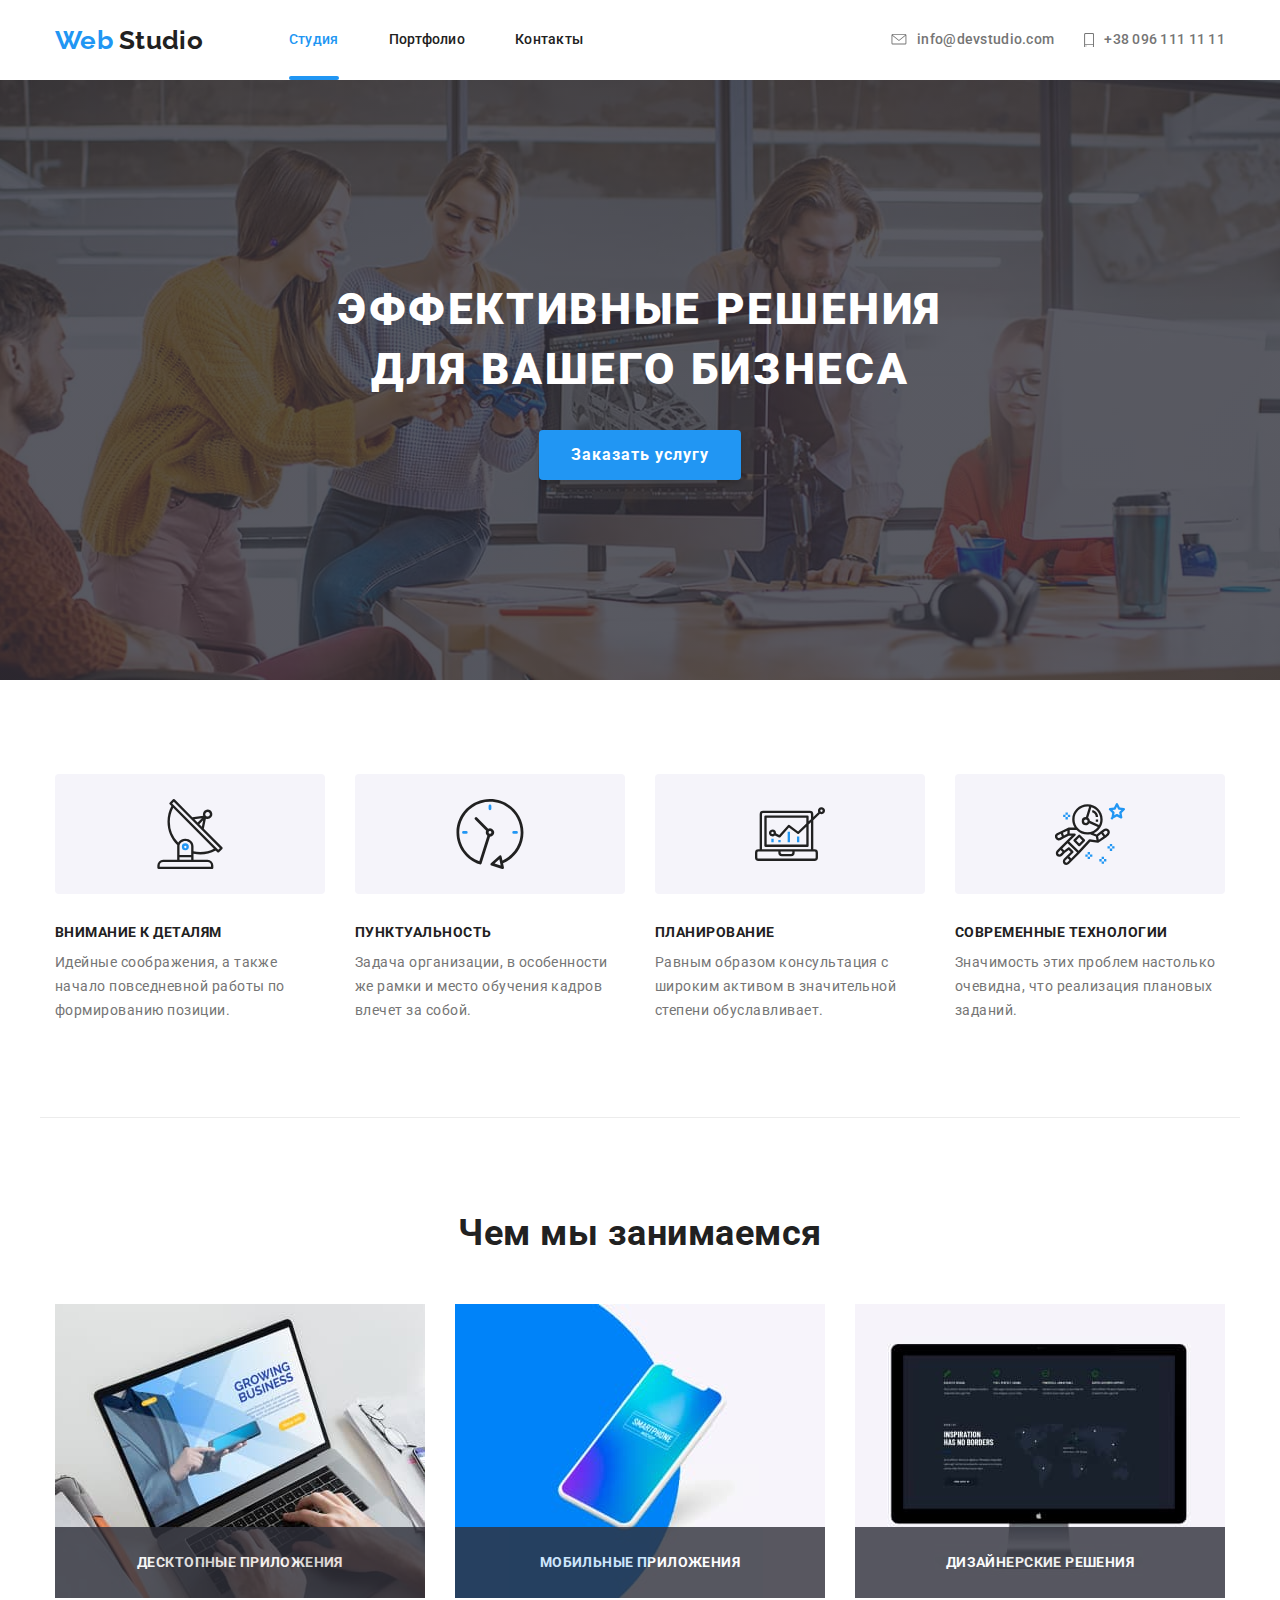
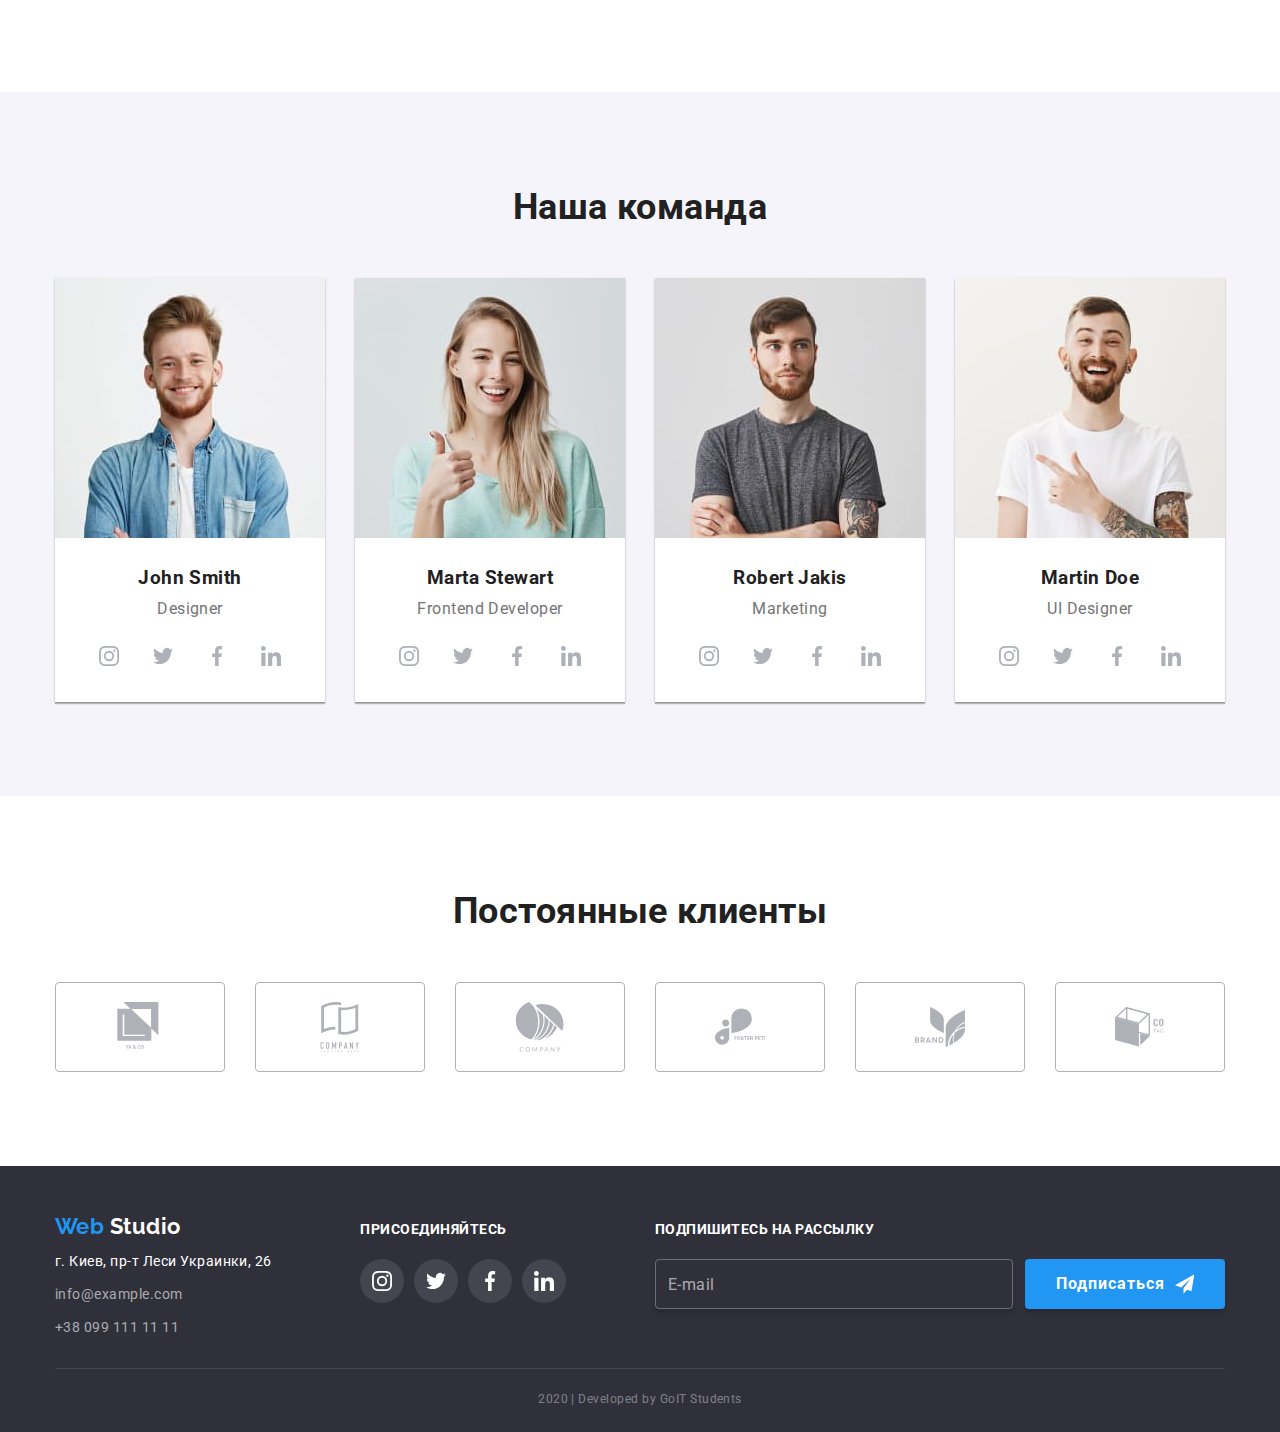
==== commit 6e2e11ca: "добавляет разметку форм (+ чекбокс)" ====
--- a/index.html
+++ b/index.html
@@ -73,45 +73,55 @@
         <div class="backdrop is-hidden" data-modal>
           <div class="modal is-hidden">
 
-            <form class="form js-speaker-form">
+            <form class="form" autocomplete="off">
 
               <div class="close" data-modal-close>
                  <svg class="close--icon" width="11" height="11">
-                   <use href="./images/cross.svg"></use>
+                   <use href="../images/sprite.svg#icon-cross"></use>
                  </svg>
               </div>
               
-              <h3 class="modal__title">Оставьте свои данные, мы вам перезвоним</h3>
+              <h3 class="form__title">Оставьте свои данные, мы вам перезвоним</h3>
              
-                  <div class="form__field">
-                    <label for="name">Имя</label>
-                    <input class="form__input" type="text" name="name" id="name" autofocus>
-                  </div>
-
-                  <div class="form__field">
-                    <label for="tel">Телефон</label>
-                    <input class="form__input" type="tel" name="tel" id="tel">
-                  </div>
-
-                  <div class="form__field">
-                    <label for="email">Почта</label>
-                    <input class="form__input" type="email" name="email" id="name">
-                  </div>
-
-                  <div class="form__field">
-                    <label for="comment">Комментарий</label>
-                    <textarea class="comment " name="comment" id="comment" rows="10"></textarea>
-                  </div>
-
-                  <div class="form__field form__field--checkbox">
-                    <input type="checkbox" name="policy" id="policy" >
-                    <label for="policy" class="form__policy">Соглашаюсь с рассылкой и принимаю 
+                  <label class="form__field">
+                    <input class="form__input" type="text" name="name" placeholder=" " autofocus >
+                    <span class="form__label">Имя</span>
+                    <svg class="form__icon" width="18" height="18">
+                      <use href="../images/sprite.svg#icon-person"></use>
+                    </svg>
+                  </label>
+
+                  <label class="form__field">
+                    <input class="form__input" type="tel" name="tel" placeholder=" ">
+                    <span class="form__label">Телефон</span>
+                    <svg class="form__icon" width="18" height="18">
+                      <use href="../images/sprite.svg#icon-tel"></use>
+                    </svg>                  
+                  </label>
+
+                  <label class="form__field">                    
+                    <input class="form__input" type="email" name="email" placeholder=" ">
+                    <span class="form__label">Почта</span>
+                    <svg class="form__icon" width="18" height="18">
+                      <use href="../images/sprite.svg#icon-email"></use>
+                    </svg>
+                  </label>
+
+                  <label class="form__field">                    
+                    <textarea class="comment " name="comment" rows="10" placeholder=" "></textarea>
+                    <span class="form__label form__label--comment">Комментарий</span>
+                  </label>
+
+                  <label class="form__field form__field--checkbox">
+                    <input type="checkbox" name="policy" class="checkbox">
+                    <span class="checkbox__icon"></span>
+                    <span class="form__policy">Соглашаюсь с рассылкой и принимаю 
                       <a href="#" class="form__policy--link">Условия договора</a>
-                    </label>
-                  </div>
+                    </span>
+                  </label>
 
                   <div class="hero__button--form">
-                    <button class="hero__button" type="submit">Отправить</button>
+                    <button class="hero__button hero__button--submit" type="submit">Отправить</button>
                   </div>
                   
             </form>
@@ -527,7 +537,7 @@
           </address>
         </div>
 
-        <div class="page-footer__appeal">
+        <div class="">
           <b class="appeal">присоединяйтесь</b>
           
           <ul class="socials__list list">
@@ -573,15 +583,19 @@
             </li>
           </ul>
         </div>
-
-        <div class="page-footer__appeal">
-          <b class="appeal">подпишитесь на рассылку</b>
-          <a href="#" class="page-footer__button">Подписаться
-            <svg class="page-footer__button--icon" width="24" height="24">
-              <use href="../images/sprite.svg#icon-send"></use>
-            </svg>
-          </a>
-        </div>
+        
+        <form>
+            <label for="email" class="appeal">подпишитесь на рассылку</label>
+            <div class="appeal__container">
+              <input class="appeal__email" type="email" name="email" id="email" placeholder="E-mail">
+              <button href="#" class="page-footer__button">Подписаться
+                <svg class="page-footer__button--icon" width="24" height="24">
+                  <use href="./images/sprite.svg#icon-send"></use>
+                </svg>
+              </button>
+            </div>
+        </form>
+        
         <p lang="en" class="copy container">
           2020 | Developed by GoIT Students
         </p>
--- a/css/common.css
+++ b/css/common.css
@@ -231,12 +231,12 @@
   transition: fill 250ms cubic-bezier(0.4, 0, 0.2, 1);
 }
 
-.contact-info__link--icon-mail:hover,
+/* .contact-info__link--icon-mail:hover,
 .contact-info__link--icon-mail:focus,
 .contact-info__link--icon-phone:hover,
 .contact-info__link--icon-phone:focus {
-  color: var(--accent-color);
-}
+  fill: var(--accent-color);
+} */
 
 /* .contact-info__link--icon::before {
   content: '';
@@ -377,19 +377,38 @@
   background-image: url(../images/linkedin_white.svg);
 } */
 
-.copy {
-  display: block;
-  padding-top: 18px;
-  padding-bottom: 21px;
-  border-top: 1px solid rgba(255, 255, 255, 0.1);
-
-  text-align: center;
-  font-size: 12px;
-  line-height: 2;
-  color: rgba(255, 255, 255, 0.4);
-}
-
 /* Button */
+
+.appeal__container {
+  display: flex;
+}
+
+.appeal__email {
+  margin: 0;
+  width: 358px;
+  height: 50px;
+
+  padding: 18px 12px;
+  margin-right: 12px;
+
+  border: 1px solid rgba(255, 255, 255, 0.3);
+  box-shadow: 0px 4px 4px rgba(0, 0, 0, 0.15);
+  border-radius: 4px;
+  background-color: transparent;
+
+  color: var(--tertiary-text-color);
+}
+
+.appeal__email::placeholder {
+  font-size: 16px;
+  line-height: 1.87;
+
+  display: flex;
+  align-items: center;
+  letter-spacing: 0.03em;
+
+  color: rgba(255, 255, 255, 0.6);
+}
 
 .page-footer__button {
   color: var(--tertiary-text-color);
@@ -403,14 +422,16 @@
   text-align: center;
 
   display: inline-flex;
+  justify-content: flex-start;
+
   align-items: center;
   cursor: pointer;
-  margin-left: 12px;
 
   max-width: 200px;
   height: 50px;
   padding: 10px 29px;
   border-radius: 4px;
+  border-color: transparent;
 
   text-decoration: none;
   vertical-align: middle;
@@ -446,3 +467,16 @@
   color: var(--accent-color);
   background-color: var(--primary-bg-color);
 }
+
+/* Copyright */
+.copy {
+  display: block;
+  padding-top: 18px;
+  padding-bottom: 21px;
+  border-top: 1px solid rgba(255, 255, 255, 0.1);
+
+  text-align: center;
+  font-size: 12px;
+  line-height: 2;
+  color: rgba(255, 255, 255, 0.4);
+}
--- a/css/main.css
+++ b/css/main.css
@@ -88,15 +88,6 @@
   transition: opacity 250ms cubic-bezier(0.4, 0, 0.2, 1);
 }
 
-.backdrop.is-hidden {
-  opacity: 0;
-  pointer-events: none;
-}
-
-.modal.is-hidden {
-  transform: translate(-50%, -50%) scale(1.1);
-}
-
 .modal {
   position: absolute;
   top: 50%;
@@ -109,56 +100,26 @@
   border-radius: 4px;
 
   transform: translate(-50%, -50%) scale(0.8);
-  transition: transform 250ms cubic-bezier(0.4, 0, 0.2, 1);
-}
-
-.modal__title {
-  margin-bottom: 30px;
-
-  font-size: 20px;
-  line-height: 23px;
-  text-align: center;
-
-  color: var(--primary-text-color);
-}
-
-.form__field {
-  display: flex;
-  flex-direction: column;
-
-  width: 448px;
-
-  font-size: 14px;
-  line-height: 16px;
-  letter-spacing: 0.01em;
-  margin-bottom: 28px;
-}
-/* .pos {
-  position: relative;
-} */
-
-/* label {
-  position: absolute;
-  top: 12px;
-  left: 16px;
-  font-size: 14px;
-  line-height: 16px;
-  letter-spacing: 0.01em;
-} */
-
-.form {
-  position: relative;
-  width: 528px;
-  height: 581px;
-  padding: 40px;
+
+  transition: transform 250ms cubic-bezier(0.4, 0, 0.2, 1),
+    scale 250ms cubic-bezier(0.4, 0, 0.2, 1);
+}
+
+.backdrop.is-hidden {
+  opacity: 0;
+  pointer-events: none;
+}
+
+.modal.is-hidden {
+  transform: translate(-50%, -50%) scale(1.1);
 }
 
 .close {
   position: absolute;
-  top: 0px;
+  top: 0;
   right: 0;
 
-  transform: translate(15px, -15px);
+  transform: translate(8px, -8px);
 
   width: 30px;
   height: 30px;
@@ -168,11 +129,11 @@
   justify-content: center;
 
   color: var(--tertiary-text-color);
-  background-color: red;
+  background-color: var(--primary-bg-color);
+  box-shadow: 0px 2px 1px rgba(0, 0, 0, 0.2), 0px 1px 1px rgba(0, 0, 0, 0.14),
+    0px 1px 3px rgba(0, 0, 0, 0.12);
 
   cursor: pointer;
-
-  /* transition: background-color 250ms cubic-bezier(0.4, 0, 0.2, 1); */
 }
 
 .close--icon {
@@ -184,35 +145,118 @@
   fill: currentColor;
 }
 
-.form__field input,
-textarea {
+.form__title {
+  margin-bottom: 30px;
+
+  font-size: 20px;
+  line-height: 1.15;
+  text-align: center;
+
+  color: var(--primary-text-color);
+}
+
+.form {
+  width: 528px;
+  height: 581px;
+  padding: 40px;
+}
+
+.form__field {
+  position: relative;
+  display: flex;
+  flex-direction: column;
   margin: 0;
-  padding: 12px 16px;
-}
-
-.form__input {
-  height: 40px;
-  border-radius: 4px;
-  border: 1px solid rgba(33, 33, 33, 0.2);
-}
-
-.form__field:nth-child(5) {
+
+  font-size: 14px;
+  line-height: 1.14;
+  letter-spacing: 0.01em;
+  margin-bottom: 28px;
+}
+
+.form__field:nth-child(6) {
   margin-bottom: 20px;
 }
-
-.form__field:nth-child(6) {
+.form__field:nth-child(7) {
   margin-bottom: 30px;
 }
-
-.comment {
-  height: 120px;
-  border-radius: 4px;
-  border: 1px solid rgba(33, 33, 33, 0.2);
-  color: red;
-}
-
 .form__field input[type='checkbox'] {
   margin-right: 9px;
+}
+
+.form__label {
+  position: absolute;
+  top: 50%;
+  left: 42px;
+
+  margin: 0;
+  font-size: 14px;
+  letter-spacing: 0.01em;
+
+  transform: translateY(-50%) scale(1);
+  transition: transform 250ms cubic-bezier(0.4, 0, 0.2, 1),
+    scale 250ms cubic-bezier(0.4, 0, 0.2, 1);
+}
+
+.form__label--comment {
+  position: absolute;
+  top: 12px;
+  left: 16px;
+  transform: scale(1);
+  transition: transform 250ms cubic-bezier(0.4, 0, 0.2, 1);
+}
+
+.form__input {
+  width: 100%;
+  height: 40px;
+  padding: 12px 16px 12px 42px;
+  border: 1px solid rgba(33, 33, 33, 0.2);
+  border-radius: 4px;
+}
+
+.form__input:focus-within {
+  outline: none;
+  border: 1px solid var(--accent-color);
+}
+
+.comment {
+  width: 100%;
+  height: 120px;
+  padding: 12px 16px;
+  border-radius: 4px;
+  border: 1px solid rgba(33, 33, 33, 0.2);
+}
+.comment:focus-within {
+  outline: none;
+  border: 1px solid var(--accent-color);
+}
+
+.form__icon {
+  position: absolute;
+  top: 50%;
+  left: 16px;
+  transform: translateY(-50%);
+
+  display: inline-block;
+  width: 18px;
+  height: 18px;
+
+  fill: currentColor;
+  transition: fill 250ms cubic-bezier(0.4, 0, 0.2, 1);
+}
+
+.form__input:focus-within ~ .form__icon {
+  fill: var(--accent-color);
+}
+
+.form__field:focus-within > .form__label,
+.form__input:not(:placeholder-shown) + .form__label {
+  color: var(--accent-color);
+  transform: translate(-28px, -40px) scale(0.86);
+}
+.form__field:focus-within > .form__label--comment,
+.comment:not(:placeholder-shown) + .form__label--comment {
+  color: var(--accent-color);
+  transform: translate(-7px, -33px) scale(0.86);
 }
 
 .form__policy {
@@ -221,8 +265,12 @@
   letter-spacing: 0.03em;
 
   display: inline-block;
+  margin-left: 8px;
 
   color: var(--secondary-text-color);
+}
+.form__policy--link {
+  color: var(--accent-color);
 }
 
 .form__field--checkbox {
@@ -231,12 +279,40 @@
   justify-content: center;
 }
 
-.form__policy--link {
-  color: var(--accent-color);
+input[type='checkbox'] {
+  -webkit-appearance: none;
+  -moz-appearance: none;
+  appearance: none;
+
+  position: absolute;
+}
+
+.checkbox__icon {
+  display: inline-block;
+  width: 15px;
+  height: 15px;
+  border: 2px solid black;
+  border-radius: 4px;
+}
+
+.checkbox:checked + .checkbox__icon {
+  background-color: var(--accent-color);
+  background-image: url(../images/icon-check.svg);
+  background-size: contain;
+  background-origin: border-box;
+  border-color: var(--accent-color);
 }
 
 .hero__button--form {
   text-align: center;
+}
+
+.hero__button--submit {
+  transform: scale(0.9);
+  transition: scale 250ms cubic-bezier(0.4, 0, 0.2, 1);
+}
+.hero__button--submit:hover {
+  transform: scale(1);
 }
 
 /* Our features */
